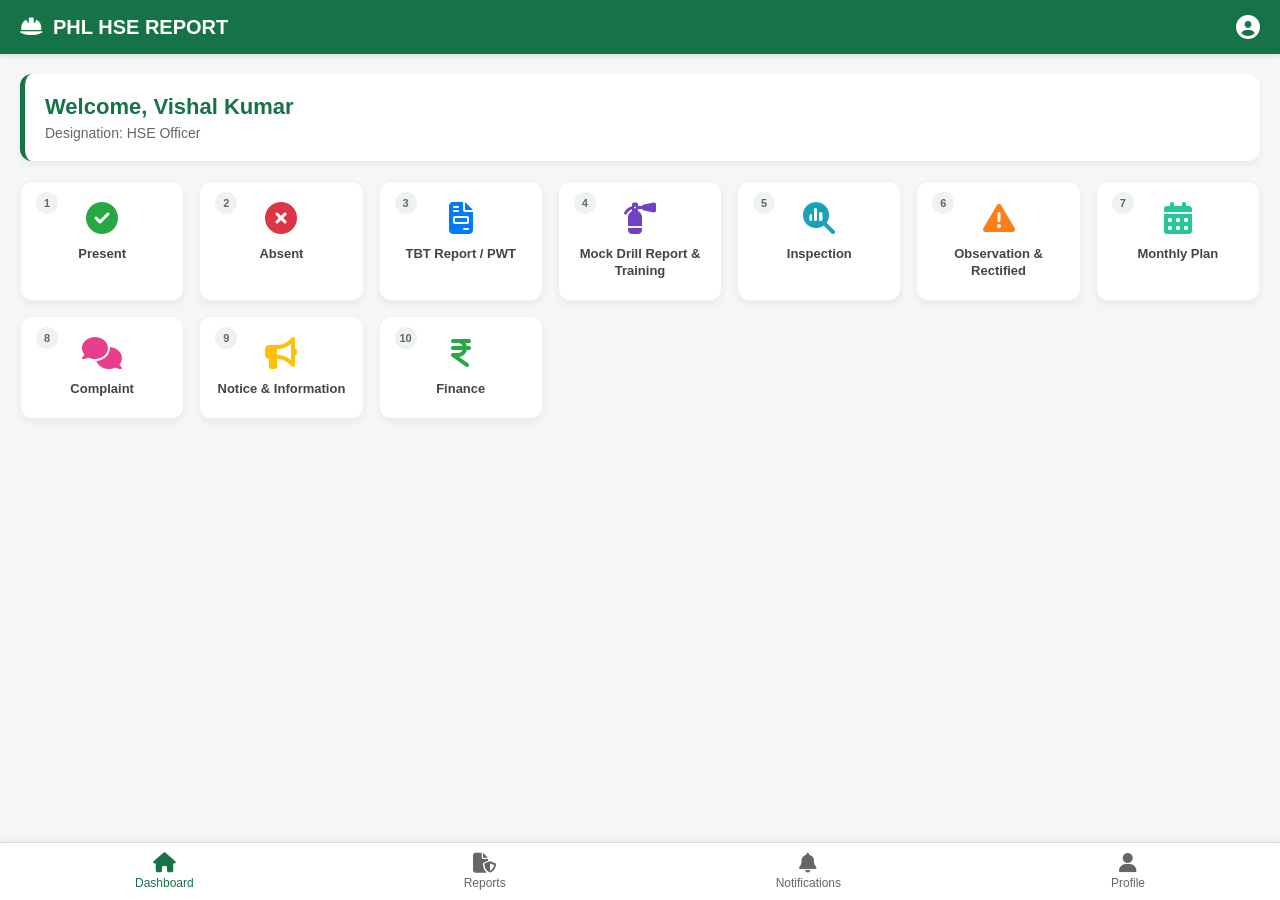
==== Dashboard.html @ f63d369e "Create Dashboard.html" ====
<!DOCTYPE html>
<html lang="en">
<head>
    <meta charset="UTF-8">
    <meta name="viewport" content="width=device-width, initial-scale=1.0">
    <title>PHL - User Dashboard</title>
    <link rel="stylesheet" href="https://cdnjs.cloudflare.com/ajax/libs/font-awesome/6.4.0/css/all.min.css">
    <style>
        * { margin: 0; padding: 0; box-sizing: border-box; font-family: 'Segoe UI', Tahoma, Geneva, Verdana, sans-serif; }
        body { background-color: #f4f7f6; color: #333; }
        
        /* Header */
        .header { background-color: #157347; color: white; padding: 15px 20px; display: flex; justify-content: space-between; align-items: center; box-shadow: 0 2px 5px rgba(0,0,0,0.1); }
        .header h1 { font-size: 20px; display: flex; align-items: center; gap: 10px; }
        .user-profile { display: flex; align-items: center; gap: 10px; }
        .user-profile i { font-size: 24px; }

        /* Welcome Section */
        .welcome-card { background: white; margin: 20px; padding: 20px; border-radius: 12px; box-shadow: 0 4px 6px rgba(0,0,0,0.05); border-left: 5px solid #157347; }
        .welcome-card h2 { color: #157347; font-size: 22px; margin-bottom: 5px; }
        .welcome-card p { color: #666; font-size: 14px; }

        /* Grid System for 10 Modules */
        .modules-grid { display: grid; grid-template-columns: repeat(auto-fit, minmax(160px, 1fr)); gap: 15px; padding: 0 20px 20px 20px; }
        
        .module-card { background: white; padding: 20px 15px; border-radius: 12px; text-align: center; box-shadow: 0 4px 6px rgba(0,0,0,0.05); cursor: pointer; transition: transform 0.2s, box-shadow 0.2s; border: 1px solid #eef2f1; position: relative; }
        .module-card:hover { transform: translateY(-3px); box-shadow: 0 6px 12px rgba(0,0,0,0.1); }
        
        .module-card .badge { position: absolute; top: 10px; left: 15px; background: #eef2f1; color: #666; font-size: 11px; font-weight: bold; width: 22px; height: 22px; border-radius: 50%; display: flex; align-items: center; justify-content: center; }
        .module-card i { font-size: 32px; margin-bottom: 12px; display: block; }
        .module-card span { font-size: 13px; font-weight: 600; color: #444; display: block; line-height: 1.3; }

        /* Icons Colors matching your UI */
        .icon-present { color: #28a745; }
        .icon-absent { color: #dc3545; }
        .icon-tbt { color: #007bff; }
        .icon-mock { color: #6f42c1; }
        .icon-inspect { color: #17a2b8; }
        .icon-obs { color: #fd7e14; }
        .icon-plan { color: #20c997; }
        .icon-complaint { color: #e83e8c; }
        .icon-notice { color: #ffc107; }
        .icon-finance { color: #28a745; }

        /* Bottom Nav Bar */
        .bottom-nav { position: fixed; bottom: 0; left: 0; width: 100%; background: white; display: flex; justify-content: space-around; padding: 10px 0; border-top: 1px solid #ddd; box-shadow: 0 -2px 10px rgba(0,0,0,0.05); }
        .nav-item { text-align: center; color: #666; cursor: pointer; font-size: 12px; text-decoration: none; }
        .nav-item i { font-size: 20px; display: block; margin-bottom: 3px; }
        .nav-item.active { color: #157347; }
        
        body { padding-bottom: 70px; } /* Space for bottom nav */
    </style>
</head>
<body>

    <!-- Top Header -->
    <div class="header">
        <h1><i class="fa-solid fa-helmet-safety"></i> PHL HSE REPORT</h1>
        <div class="user-profile">
            <i class="fa-solid fa-circle-user"></i>
        </div>
    </div>

    <!-- Welcome Profile Banner -->
    <div class="welcome-card">
        <h2>Welcome, Vishal Kumar</h2>
        <p>Designation: HSE Officer</p>
    </div>

    <!-- 10 Modules Grid -->
    <div class="modules-grid">
        
        <div class="module-card" onclick="alert('Attendance Marked: Present')">
            <div class="badge">1</div>
            <i class="fa-solid fa-circle-check icon-present"></i>
            <span>Present</span>
        </div>

        <div class="module-card" onclick="alert('Attendance Marked: Absent')">
            <div class="badge">2</div>
            <i class="fa-solid fa-circle-xmark icon-absent"></i>
            <span>Absent</span>
        </div>

        <div class="module-card" onclick="alert('Opening TBT Report Form...')">
            <div class="badge">3</div>
            <i class="fa-solid fa-file-invoice icon-tbt"></i>
            <span>TBT Report / PWT</span>
        </div>

        <div class="module-card" onclick="alert('Opening Mock Drill Report...')">
            <div class="badge">4</div>
            <i class="fa-solid fa-fire-extinguisher icon-mock"></i>
            <span>Mock Drill Report & Training</span>
        </div>

        <div class="module-card" onclick="alert('Opening Inspection Form...')">
            <div class="badge">5</div>
            <i class="fa-solid fa-magnifying-glass-chart icon-inspect"></i>
            <span>Inspection</span>
        </div>

        <div class="module-card" onclick="alert('Opening Observation Form...')">
            <div class="badge">6</div>
            <i class="fa-solid fa-triangle-exclamation icon-obs"></i>
            <span>Observation & Rectified</span>
        </div>

        <div class="module-card" onclick="alert('Opening Monthly Plan...')">
            <div class="badge">7</div>
            <i class="fa-solid fa-calendar-days icon-plan"></i>
            <span>Monthly Plan</span>
        </div>

        <div class="module-card" onclick="alert('Opening Complaint Register...')">
            <div class="badge">8</div>
            <i class="fa-solid fa-comments icon-complaint"></i>
            <span>Complaint</span>
        </div>

        <div class="module-card" onclick="alert('Opening Notice Board...')">
            <div class="badge">9</div>
            <i class="fa-solid fa-bullhorn icon-notice"></i>
            <span>Notice & Information</span>
        </div>

        <div class="module-card" onclick="alert('Opening Finance Module...')">
            <div class="badge">10</div>
            <i class="fa-solid fa-indian-rupee-sign icon-finance"></i>
            <span>Finance</span>
        </div>

    </div>

    <!-- Bottom Navigation Bar -->
    <div class="bottom-nav">
        <div class="nav-item active"><i class="fa-solid fa-house"></i>Dashboard</div>
        <div class="nav-item"><i class="fa-solid fa-file-shield"></i>Reports</div>
        <div class="nav-item"><i class="fa-solid fa-bell"></i>Notifications</div>
        <div class="nav-item"><i class="fa-solid fa-user"></i>Profile</div>
    </div>

</body>
</html>
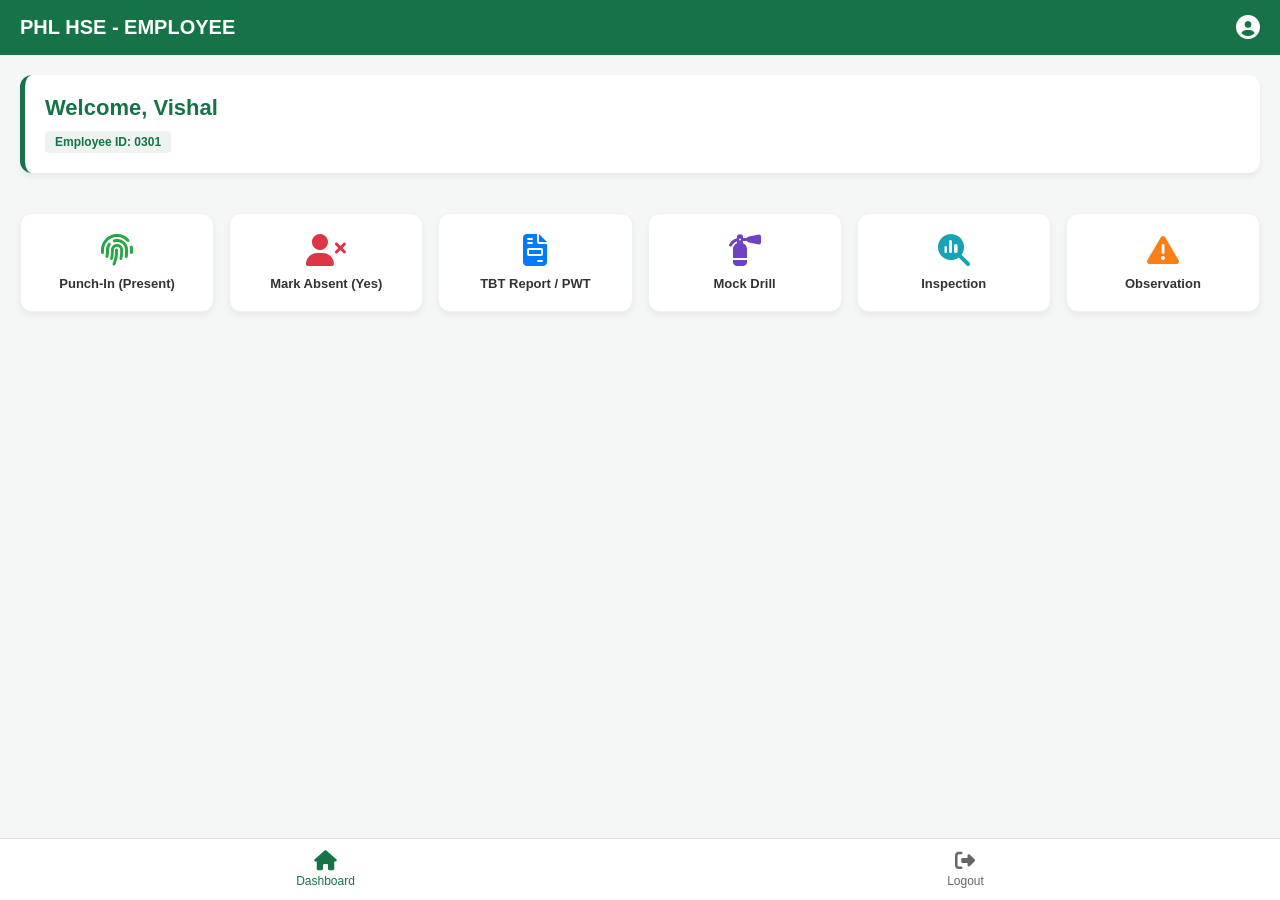
==== commit a71adb18: "Update Dashboard.html" ====
--- a/Dashboard.html
+++ b/Dashboard.html
@@ -3,142 +3,195 @@
 <head>
     <meta charset="UTF-8">
     <meta name="viewport" content="width=device-width, initial-scale=1.0">
-    <title>PHL - User Dashboard</title>
+    <title>PHL - HSE Dashboard</title>
     <link rel="stylesheet" href="https://cdnjs.cloudflare.com/ajax/libs/font-awesome/6.4.0/css/all.min.css">
     <style>
-        * { margin: 0; padding: 0; box-sizing: border-box; font-family: 'Segoe UI', Tahoma, Geneva, Verdana, sans-serif; }
-        body { background-color: #f4f7f6; color: #333; }
+        * { margin: 0; padding: 0; box-sizing: border-box; font-family: sans-serif; }
+        body { background-color: #f4f7f6; padding-bottom: 80px; }
+        .header { background-color: #157347; color: white; padding: 15px 20px; display: flex; justify-content: space-between; align-items: center; }
+        .header h1 { font-size: 20px; }
         
-        /* Header */
-        .header { background-color: #157347; color: white; padding: 15px 20px; display: flex; justify-content: space-between; align-items: center; box-shadow: 0 2px 5px rgba(0,0,0,0.1); }
-        .header h1 { font-size: 20px; display: flex; align-items: center; gap: 10px; }
-        .user-profile { display: flex; align-items: center; gap: 10px; }
-        .user-profile i { font-size: 24px; }
+        .welcome-card { background: white; margin: 20px; padding: 20px; border-radius: 12px; border-left: 5px solid #157347; box-shadow: 0 4px 6px rgba(0,0,0,0.05); }
+        .welcome-card h2 { color: #157347; font-size: 22px; margin-bottom: 5px; }
+        .role-badge { padding: 4px 10px; border-radius: 4px; font-size: 12px; font-weight: bold; display: inline-block; margin-top: 5px; }
+        .badge-user { background: #eef2f1; color: #157347; }
+        .badge-admin { background: #fd7e14; color: white; }
+        .badge-super { background: #dc3545; color: white; }
+        
+        /* Admin View Section */
+        .admin-section { background: white; margin: 20px; padding: 20px; border-radius: 12px; box-shadow: 0 4px 6px rgba(0,0,0,0.05); display: none; }
+        .admin-section h3 { color: #333; margin-bottom: 15px; font-size: 16px; border-bottom: 2px solid #eef2f1; padding-bottom: 5px; }
+        .user-selector { width: 100%; padding: 10px; margin-bottom: 15px; border-radius: 6px; border: 1px solid #ccc; font-size: 14px; }
+        .status-table { width: 100%; border-collapse: collapse; margin-top: 10px; font-size: 14px; }
+        .status-table th, .status-table td { border: 1px solid #ddd; padding: 10px; text-align: left; }
+        .status-table th { background-color: #f8f9fa; }
 
-        /* Welcome Section */
-        .welcome-card { background: white; margin: 20px; padding: 20px; border-radius: 12px; box-shadow: 0 4px 6px rgba(0,0,0,0.05); border-left: 5px solid #157347; }
-        .welcome-card h2 { color: #157347; font-size: 22px; margin-bottom: 5px; }
-        .welcome-card p { color: #666; font-size: 14px; }
-
-        /* Grid System for 10 Modules */
-        .modules-grid { display: grid; grid-template-columns: repeat(auto-fit, minmax(160px, 1fr)); gap: 15px; padding: 0 20px 20px 20px; }
+        /* Grid for Modules */
+        .modules-grid { display: grid; grid-template-columns: repeat(auto-fit, minmax(140px, 1fr)); gap: 15px; padding: 20px; }
+        .module-card { background: white; padding: 20px 10px; border-radius: 12px; text-align: center; box-shadow: 0 4px 6px rgba(0,0,0,0.05); cursor: pointer; border: 1px solid #eef2f1; transition: transform 0.2s; }
+        .module-card:hover { transform: translateY(-3px); }
+        .module-card i { font-size: 32px; margin-bottom: 10px; display: block; }
+        .module-card span { font-size: 13px; font-weight: 600; color: #333; display: block; }
         
-        .module-card { background: white; padding: 20px 15px; border-radius: 12px; text-align: center; box-shadow: 0 4px 6px rgba(0,0,0,0.05); cursor: pointer; transition: transform 0.2s, box-shadow 0.2s; border: 1px solid #eef2f1; position: relative; }
-        .module-card:hover { transform: translateY(-3px); box-shadow: 0 6px 12px rgba(0,0,0,0.1); }
-        
-        .module-card .badge { position: absolute; top: 10px; left: 15px; background: #eef2f1; color: #666; font-size: 11px; font-weight: bold; width: 22px; height: 22px; border-radius: 50%; display: flex; align-items: center; justify-content: center; }
-        .module-card i { font-size: 32px; margin-bottom: 12px; display: block; }
-        .module-card span { font-size: 13px; font-weight: 600; color: #444; display: block; line-height: 1.3; }
-
-        /* Icons Colors matching your UI */
         .icon-present { color: #28a745; }
         .icon-absent { color: #dc3545; }
         .icon-tbt { color: #007bff; }
         .icon-mock { color: #6f42c1; }
         .icon-inspect { color: #17a2b8; }
         .icon-obs { color: #fd7e14; }
-        .icon-plan { color: #20c997; }
-        .icon-complaint { color: #e83e8c; }
-        .icon-notice { color: #ffc107; }
-        .icon-finance { color: #28a745; }
 
-        /* Bottom Nav Bar */
-        .bottom-nav { position: fixed; bottom: 0; left: 0; width: 100%; background: white; display: flex; justify-content: space-around; padding: 10px 0; border-top: 1px solid #ddd; box-shadow: 0 -2px 10px rgba(0,0,0,0.05); }
-        .nav-item { text-align: center; color: #666; cursor: pointer; font-size: 12px; text-decoration: none; }
+        .bottom-nav { position: fixed; bottom: 0; left: 0; width: 100%; background: white; display: flex; justify-content: space-around; padding: 12px 0; border-top: 1px solid #ddd; }
+        .nav-item { text-align: center; color: #666; font-size: 12px; text-decoration: none; }
         .nav-item i { font-size: 20px; display: block; margin-bottom: 3px; }
         .nav-item.active { color: #157347; }
-        
-        body { padding-bottom: 70px; } /* Space for bottom nav */
     </style>
 </head>
 <body>
 
-    <!-- Top Header -->
     <div class="header">
-        <h1><i class="fa-solid fa-helmet-safety"></i> PHL HSE REPORT</h1>
-        <div class="user-profile">
-            <i class="fa-solid fa-circle-user"></i>
+        <h1 id="navTitle">PHL HSE SYSTEM</h1>
+        <div><i class="fa-solid fa-circle-user" style="font-size: 24px;"></i></div>
+    </div>
+
+    <div class="welcome-card">
+        <h2 id="welcomeName">Loading Profile...</h2>
+        <div id="roleTag"></div>
+    </div>
+
+    <div id="adminPanel" class="admin-section">
+        <h3><i class="fa-solid fa-sliders"></i> Admin Control Panel</h3>
+        <label for="employeeSelect"><b>View Employee Dashboard:</b></label>
+        <select id="employeeSelect" class="user-selector" onchange="switchEmployeeView()">
+            <option value="">-- Select Employee ID --</option>
+            <option value="0301">0301 (Vishal)</option>
+        </select>
+
+        <h4>Live Attendance Status (All Users):</h4>
+        <table class="status-table">
+            <thead>
+                <tr>
+                    <th>Employee ID</th>
+                    <th>Name</th>
+                    <th>Status</th>
+                    <th>Time</th>
+                </tr>
+            </thead>
+            <tbody id="attendanceRecords">
+                </tbody>
+        </table>
+    </div>
+
+    <div class="modules-grid">
+        <div class="module-card" onclick="triggerPunchIn()">
+            <i class="fa-solid fa-fingerprint icon-present"></i><span>Punch-In (Present)</span>
+        </div>
+        <div class="module-card" onclick="triggerAbsent()">
+            <i class="fa-solid fa-user-xmark icon-absent"></i><span>Mark Absent (Yes)</span>
+        </div>
+        <div class="module-card" onclick="openForm('TBT Report')">
+            <i class="fa-solid fa-file-invoice icon-tbt"></i><span>TBT Report / PWT</span>
+        </div>
+        <div class="module-card" onclick="openForm('Mock Drill')">
+            <i class="fa-solid fa-fire-extinguisher icon-mock"></i><span>Mock Drill</span>
+        </div>
+        <div class="module-card" onclick="openForm('Inspection')">
+            <i class="fa-solid fa-magnifying-glass-chart icon-inspect"></i><span>Inspection</span>
+        </div>
+        <div class="module-card" onclick="openForm('Observation')">
+            <i class="fa-solid fa-triangle-exclamation icon-obs"></i><span>Observation</span>
         </div>
     </div>
 
-    <!-- Welcome Profile Banner -->
-    <div class="welcome-card">
-        <h2>Welcome, Vishal Kumar</h2>
-        <p>Designation: HSE Officer</p>
+    <div class="bottom-nav">
+        <div class="nav-item active"><i class="fa-solid fa-house"></i>Dashboard</div>
+        <div class="nav-item" onclick="location.href='index.html'"><i class="fa-solid fa-right-from-bracket"></i>Logout</div>
     </div>
 
-    <!-- 10 Modules Grid -->
-    <div class="modules-grid">
-        
-        <div class="module-card" onclick="alert('Attendance Marked: Present')">
-            <div class="badge">1</div>
-            <i class="fa-solid fa-circle-check icon-present"></i>
-            <span>Present</span>
-        </div>
+    <script>
+        const urlParams = new URLSearchParams(window.location.search);
+        let role = urlParams.get('role');
+        let empId = urlParams.get('id') || "0301"; // डिफ़ॉल्ट विशाल
 
-        <div class="module-card" onclick="alert('Attendance Marked: Absent')">
-            <div class="badge">2</div>
-            <i class="fa-solid fa-circle-xmark icon-absent"></i>
-            <span>Absent</span>
-        </div>
+        const welcomeName = document.getElementById('welcomeName');
+        const roleTag = document.getElementById('roleTag');
+        const navTitle = document.getElementById('navTitle');
+        const adminPanel = document.getElementById('adminPanel');
 
-        <div class="module-card" onclick="alert('Opening TBT Report Form...')">
-            <div class="badge">3</div>
-            <i class="fa-solid fa-file-invoice icon-tbt"></i>
-            <span>TBT Report / PWT</span>
-        </div>
+        // यूज़र डेटा रेंडरिंग लॉजिक
+        if (role === 'superadmin') {
+            navTitle.innerText = "PHL HSE - SUPER ADMIN";
+            welcomeName.innerText = "Welcome, Rajesh";
+            roleTag.innerHTML = "<span class='role-badge badge-super'>SUPER ADMIN (ALL ACCESS)</span>";
+            adminPanel.style.display = "block";
+            loadAttendanceLogs();
+        } 
+        else if (role === 'admin') {
+            navTitle.innerText = "PHL HSE - ADMIN";
+            welcomeName.innerText = "Welcome, Murti";
+            roleTag.innerHTML = "<span class='role-badge badge-admin'>ADMIN CONTROL</span>";
+            adminPanel.style.display = "block";
+            loadAttendanceLogs();
+        } 
+        else {
+            navTitle.innerText = "PHL HSE - EMPLOYEE";
+            welcomeName.innerText = "Welcome, Vishal";
+            roleTag.innerHTML = "<span class='role-badge badge-user'>Employee ID: " + empId + "</span>";
+        }
 
-        <div class="module-card" onclick="alert('Opening Mock Drill Report...')">
-            <div class="badge">4</div>
-            <i class="fa-solid fa-fire-extinguisher icon-mock"></i>
-            <span>Mock Drill Report & Training</span>
-        </div>
+        // Punch In Logic
+        function triggerPunchIn() {
+            if (role === 'admin' || role === 'superadmin') {
+                alert("Admins cannot punch in attendance for themselves.");
+                return;
+            }
+            const timeNow = new Date().toLocaleTimeString();
+            localStorage.setItem("attendance_" + empId, JSON.stringify({ status: "🔴 PRESENT (PUNCHED IN)", time: timeNow }));
+            alert("Punch-In successful at " + timeNow);
+        }
 
-        <div class="module-card" onclick="alert('Opening Inspection Form...')">
-            <div class="badge">5</div>
-            <i class="fa-solid fa-magnifying-glass-chart icon-inspect"></i>
-            <span>Inspection</span>
-        </div>
+        // Absent Logic
+        function triggerAbsent() {
+            if (role === 'admin' || role === 'superadmin') {
+                alert("Admins cannot mark attendance logs here.");
+                return;
+            }
+            let confirmAbsent = confirm("Are you sure you want to mark ABSENT (Yes)?");
+            if (confirmAbsent) {
+                const timeNow = new Date().toLocaleTimeString();
+                localStorage.setItem("attendance_" + empId, JSON.stringify({ status: "❌ ABSENT", time: timeNow }));
+                alert("Marked Absent successfully.");
+            }
+        }
 
-        <div class="module-card" onclick="alert('Opening Observation Form...')">
-            <div class="badge">6</div>
-            <i class="fa-solid fa-triangle-exclamation icon-obs"></i>
-            <span>Observation & Rectified</span>
-        </div>
+        // Forms redirection placeholder
+        function openForm(formName) {
+            alert("Opening dynamic link file for: " + formName);
+        }
 
-        <div class="module-card" onclick="alert('Opening Monthly Plan...')">
-            <div class="badge">7</div>
-            <i class="fa-solid fa-calendar-days icon-plan"></i>
-            <span>Monthly Plan</span>
-        </div>
+        // Admin functionality: View other employee dashboards
+        function switchEmployeeView() {
+            const selectedUser = document.getElementById('employeeSelect').value;
+            if(selectedUser) {
+                alert("Opening Dashboard View for Employee: " + selectedUser);
+                window.location.href = "dashboard.html?role=user&id=" + selectedUser;
+            }
+        }
 
-        <div class="module-card" onclick="alert('Opening Complaint Register...')">
-            <div class="badge">8</div>
-            <i class="fa-solid fa-comments icon-complaint"></i>
-            <span>Complaint</span>
-        </div>
-
-        <div class="module-card" onclick="alert('Opening Notice Board...')">
-            <div class="badge">9</div>
-            <i class="fa-solid fa-bullhorn icon-notice"></i>
-            <span>Notice & Information</span>
-        </div>
-
-        <div class="module-card" onclick="alert('Opening Finance Module...')">
-            <div class="badge">10</div>
-            <i class="fa-solid fa-indian-rupee-sign icon-finance"></i>
-            <span>Finance</span>
-        </div>
-
-    </div>
-
-    <!-- Bottom Navigation Bar -->
-    <div class="bottom-nav">
-        <div class="nav-item active"><i class="fa-solid fa-house"></i>Dashboard</div>
-        <div class="nav-item"><i class="fa-solid fa-file-shield"></i>Reports</div>
-        <div class="nav-item"><i class="fa-solid fa-bell"></i>Notifications</div>
-        <div class="nav-item"><i class="fa-solid fa-user"></i>Profile</div>
-    </div>
-
+        // Admin functionality: Load live logs
+        function loadAttendanceLogs() {
+            const recordsBody = document.getElementById('attendanceRecords');
+            const logData = JSON.parse(localStorage.getItem("attendance_0301")) || { status: "No Data", time: "--:--" };
+            
+            recordsBody.innerHTML = `
+                <tr>
+                    <td>0301</td>
+                    <td>Vishal</td>
+                    <td style="font-weight:bold; color: ${logData.status.includes('PRESENT') ? 'green' : 'red'}">${logData.status}</td>
+                    <td>${logData.time}</td>
+                </tr>
+            `;
+        }
+    </script>
 </body>
 </html>
+
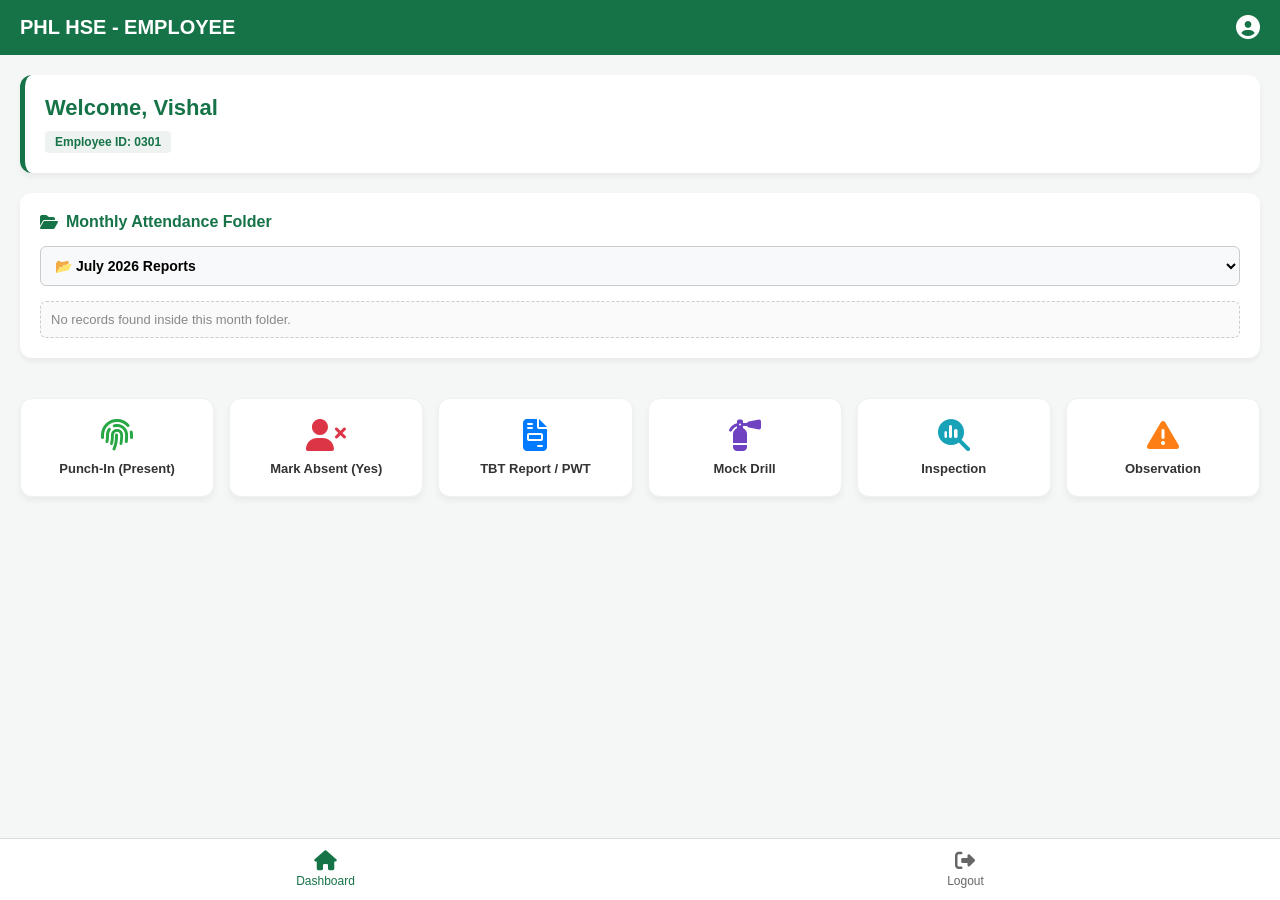
==== commit 1d652a2f: "Update Dashboard.html" ====
--- a/Dashboard.html
+++ b/Dashboard.html
@@ -18,6 +18,14 @@
         .badge-admin { background: #fd7e14; color: white; }
         .badge-super { background: #dc3545; color: white; }
         
+        /* Monthly Folders Section */
+        .folder-section { background: white; margin: 20px; padding: 20px; border-radius: 12px; box-shadow: 0 4px 6px rgba(0,0,0,0.05); }
+        .folder-section h3 { color: #157347; margin-bottom: 15px; font-size: 16px; display: flex; align-items: center; gap: 8px; }
+        .month-select { width: 100%; padding: 10px; border-radius: 6px; border: 1px solid #ccc; font-size: 14px; margin-bottom: 15px; background: #f8f9fa; font-weight: bold; }
+        .log-container { background: #fafafa; border: 1px dashed #ccc; border-radius: 6px; padding: 10px; max-height: 200px; overflow-y: auto; font-size: 13px; }
+        .log-item { padding: 8px; border-bottom: 1px solid #eee; display: flex; justify-content: space-between; }
+        .log-item:last-child { border-bottom: none; }
+
         /* Admin View Section */
         .admin-section { background: white; margin: 20px; padding: 20px; border-radius: 12px; box-shadow: 0 4px 6px rgba(0,0,0,0.05); display: none; }
         .admin-section h3 { color: #333; margin-bottom: 15px; font-size: 16px; border-bottom: 2px solid #eef2f1; padding-bottom: 5px; }
@@ -41,7 +49,7 @@
         .icon-obs { color: #fd7e14; }
 
         .bottom-nav { position: fixed; bottom: 0; left: 0; width: 100%; background: white; display: flex; justify-content: space-around; padding: 12px 0; border-top: 1px solid #ddd; }
-        .nav-item { text-align: center; color: #666; font-size: 12px; text-decoration: none; }
+        .nav-item { text-align: center; color: #666; font-size: 12px; text-decoration: none; cursor: pointer; }
         .nav-item i { font-size: 20px; display: block; margin-bottom: 3px; }
         .nav-item.active { color: #157347; }
     </style>
@@ -56,6 +64,18 @@
     <div class="welcome-card">
         <h2 id="welcomeName">Loading Profile...</h2>
         <div id="roleTag"></div>
+    </div>
+
+    <div class="folder-section">
+        <h3><i class="fa-solid fa-folder-open"></i> Monthly Attendance Folder</h3>
+        <select id="monthFolderSelect" class="month-select" onchange="loadMonthlyRecords()">
+            <option value="2026-07">📂 July 2026 Reports</option>
+            <option value="2026-08">📂 August 2026 Reports</option>
+            <option value="2026-09">📂 September 2026 Reports</option>
+        </select>
+        <div id="monthlyLogs" class="log-container">
+            Select a month folder to view recorded logs with Date & Time.
+        </div>
     </div>
 
     <div id="adminPanel" class="admin-section">
@@ -73,7 +93,7 @@
                     <th>Employee ID</th>
                     <th>Name</th>
                     <th>Status</th>
-                    <th>Time</th>
+                    <th>Time & Date</th>
                 </tr>
             </thead>
             <tbody id="attendanceRecords">
@@ -110,14 +130,13 @@
     <script>
         const urlParams = new URLSearchParams(window.location.search);
         let role = urlParams.get('role');
-        let empId = urlParams.get('id') || "0301"; // डिफ़ॉल्ट विशाल
+        let empId = urlParams.get('id') || "0301";
 
         const welcomeName = document.getElementById('welcomeName');
         const roleTag = document.getElementById('roleTag');
         const navTitle = document.getElementById('navTitle');
         const adminPanel = document.getElementById('adminPanel');
 
-        // यूज़र डेटा रेंडरिंग लॉजिक
         if (role === 'superadmin') {
             navTitle.innerText = "PHL HSE - SUPER ADMIN";
             welcomeName.innerText = "Welcome, Rajesh";
@@ -138,60 +157,104 @@
             roleTag.innerHTML = "<span class='role-badge badge-user'>Employee ID: " + empId + "</span>";
         }
 
-        // Punch In Logic
+        // Initialize / Load Default Monthly Logs
+        loadMonthlyRecords();
+
         function triggerPunchIn() {
             if (role === 'admin' || role === 'superadmin') {
-                alert("Admins cannot punch in attendance for themselves.");
+                alert("Admins cannot punch in attendance.");
                 return;
             }
-            const timeNow = new Date().toLocaleTimeString();
-            localStorage.setItem("attendance_" + empId, JSON.stringify({ status: "🔴 PRESENT (PUNCHED IN)", time: timeNow }));
-            alert("Punch-In successful at " + timeNow);
-        }
-
-        // Absent Logic
+            const now = new Date();
+            const dateStr = now.toLocaleDateString();
+            const timeStr = now.toLocaleTimeString();
+            const currentMonthKey = now.getFullYear() + "-" + String(now.getMonth() + 1).padStart(2, '0');
+
+            // Save log to local storage array for folder view
+            let monthlyLogs = JSON.parse(localStorage.getItem("logs_" + currentMonthKey)) || [];
+            monthlyLogs.push({ type: "🟢 Present (Punch-In)", date: dateStr, time: timeStr });
+            localStorage.setItem("logs_" + currentMonthKey, JSON.stringify(monthlyLogs));
+
+            // Save current status for admin live view
+            localStorage.setItem("attendance_" + empId, JSON.stringify({ status: "🔴 PRESENT", datetime: dateStr + " " + timeStr }));
+            
+            alert("Punch-In successful at " + timeStr + " on " + dateStr);
+            loadMonthlyRecords();
+            loadAttendanceLogs();
+        }
+
         function triggerAbsent() {
             if (role === 'admin' || role === 'superadmin') {
-                alert("Admins cannot mark attendance logs here.");
+                alert("Admins cannot mark absent log.");
                 return;
             }
             let confirmAbsent = confirm("Are you sure you want to mark ABSENT (Yes)?");
             if (confirmAbsent) {
-                const timeNow = new Date().toLocaleTimeString();
-                localStorage.setItem("attendance_" + empId, JSON.stringify({ status: "❌ ABSENT", time: timeNow }));
+                const now = new Date();
+                const dateStr = now.toLocaleDateString();
+                const timeStr = now.toLocaleTimeString();
+                const currentMonthKey = now.getFullYear() + "-" + String(now.getMonth() + 1).padStart(2, '0');
+
+                let monthlyLogs = JSON.parse(localStorage.getItem("logs_" + currentMonthKey)) || [];
+                monthlyLogs.push({ type: "❌ Absent (Marked)", date: dateStr, time: timeStr });
+                localStorage.setItem("logs_" + currentMonthKey, JSON.stringify(monthlyLogs));
+
+                localStorage.setItem("attendance_" + empId, JSON.stringify({ status: "❌ ABSENT", datetime: dateStr + " " + timeStr }));
+                
                 alert("Marked Absent successfully.");
-            }
-        }
-
-        // Forms redirection placeholder
+                loadMonthlyRecords();
+                loadAttendanceLogs();
+            }
+        }
+
+        // Monthly Records Folder View Logic
+        function loadMonthlyRecords() {
+            const selectedMonth = document.getElementById('monthFolderSelect').value;
+            const logContainer = document.getElementById('monthlyLogs');
+            const logs = JSON.parse(localStorage.getItem("logs_" + selectedMonth)) || [];
+
+            if (logs.length === 0) {
+                logContainer.innerHTML = "<span style='color: #888;'>No records found inside this month folder.</span>";
+                return;
+            }
+
+            logContainer.innerHTML = logs.map(log => `
+                <div class="log-item">
+                    <strong>${log.type}</strong>
+                    <span style="color:#666;">${log.date} | ${log.time}</span>
+                </div>
+            `).join('');
+        }
+
         function openForm(formName) {
             alert("Opening dynamic link file for: " + formName);
         }
 
-        // Admin functionality: View other employee dashboards
         function switchEmployeeView() {
             const selectedUser = document.getElementById('employeeSelect').value;
             if(selectedUser) {
-                alert("Opening Dashboard View for Employee: " + selectedUser);
+                alert("Opening Admin Dashboard View for Employee ID: " + selectedUser);
                 window.location.href = "dashboard.html?role=user&id=" + selectedUser;
             }
         }
 
-        // Admin functionality: Load live logs
         function loadAttendanceLogs() {
-            const recordsBody = document.getElementById('attendanceRecords');
-            const logData = JSON.parse(localStorage.getItem("attendance_0301")) || { status: "No Data", time: "--:--" };
-            
-            recordsBody.innerHTML = `
-                <tr>
-                    <td>0301</td>
-                    <td>Vishal</td>
-                    <td style="font-weight:bold; color: ${logData.status.includes('PRESENT') ? 'green' : 'red'}">${logData.status}</td>
-                    <td>${logData.time}</td>
-                </tr>
-            `;
+            if (role === 'admin' || role === 'superadmin') {
+                const recordsBody = document.getElementById('attendanceRecords');
+                const logData = JSON.parse(localStorage.getItem("attendance_0301")) || { status: "No Data", datetime: "--/--/---- --:--" };
+                
+                recordsBody.innerHTML = `
+                    <tr>
+                        <td>0301</td>
+                        <td>Vishal</td>
+                        <td style="font-weight:bold; color: ${logData.status.includes('PRESENT') ? 'green' : 'red'}">${logData.status}</td>
+                        <td>${logData.datetime}</td>
+                    </tr>
+                `;
+            }
         }
     </script>
 </body>
 </html>
 
+
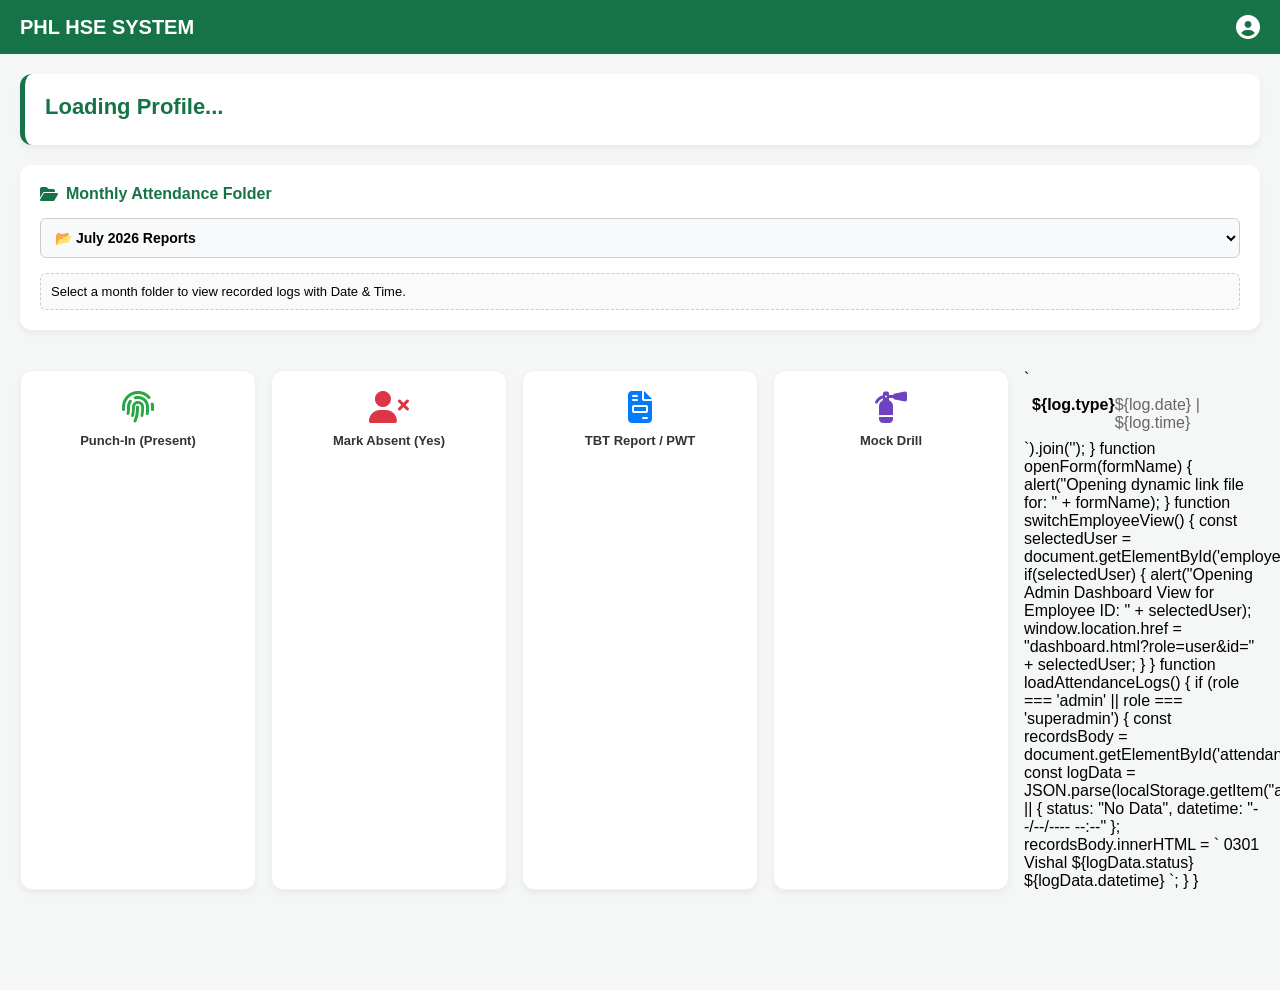
==== commit df76f142: "Update Dashboard.html" ====
--- a/Dashboard.html
+++ b/Dashboard.html
@@ -1,6 +1,5 @@
-<!DOCTYPE html>
-<html lang="en">
-<head>
+
+
     <meta charset="UTF-8">
     <meta name="viewport" content="width=device-width, initial-scale=1.0">
     <title>PHL - HSE Dashboard</title>
@@ -114,85 +113,7 @@
         <div class="module-card" onclick="openForm('Mock Drill')">
             <i class="fa-solid fa-fire-extinguisher icon-mock"></i><span>Mock Drill</span>
         </div>
-        <div class="module-card" onclick="openForm('Inspection')">
-            <i class="fa-solid fa-magnifying-glass-chart icon-inspect"></i><span>Inspection</span>
-        </div>
-        <div class="module-card" onclick="openForm('Observation')">
-            <i class="fa-solid fa-triangle-exclamation icon-obs"></i><span>Observation</span>
-        </div>
-    </div>
-
-    <div class="bottom-nav">
-        <div class="nav-item active"><i class="fa-solid fa-house"></i>Dashboard</div>
-        <div class="nav-item" onclick="location.href='index.html'"><i class="fa-solid fa-right-from-bracket"></i>Logout</div>
-    </div>
-
-    <script>
-        const urlParams = new URLSearchParams(window.location.search);
-        let role = urlParams.get('role');
-        let empId = urlParams.get('id') || "0301";
-
-        const welcomeName = document.getElementById('welcomeName');
-        const roleTag = document.getElementById('roleTag');
-        const navTitle = document.getElementById('navTitle');
-        const adminPanel = document.getElementById('adminPanel');
-
-        if (role === 'superadmin') {
-            navTitle.innerText = "PHL HSE - SUPER ADMIN";
-            welcomeName.innerText = "Welcome, Rajesh";
-            roleTag.innerHTML = "<span class='role-badge badge-super'>SUPER ADMIN (ALL ACCESS)</span>";
-            adminPanel.style.display = "block";
-            loadAttendanceLogs();
-        } 
-        else if (role === 'admin') {
-            navTitle.innerText = "PHL HSE - ADMIN";
-            welcomeName.innerText = "Welcome, Murti";
-            roleTag.innerHTML = "<span class='role-badge badge-admin'>ADMIN CONTROL</span>";
-            adminPanel.style.display = "block";
-            loadAttendanceLogs();
-        } 
-        else {
-            navTitle.innerText = "PHL HSE - EMPLOYEE";
-            welcomeName.innerText = "Welcome, Vishal";
-            roleTag.innerHTML = "<span class='role-badge badge-user'>Employee ID: " + empId + "</span>";
-        }
-
-        // Initialize / Load Default Monthly Logs
-        loadMonthlyRecords();
-
-        function triggerPunchIn() {
-            if (role === 'admin' || role === 'superadmin') {
-                alert("Admins cannot punch in attendance.");
-                return;
-            }
-            const now = new Date();
-            const dateStr = now.toLocaleDateString();
-            const timeStr = now.toLocaleTimeString();
-            const currentMonthKey = now.getFullYear() + "-" + String(now.getMonth() + 1).padStart(2, '0');
-
-            // Save log to local storage array for folder view
-            let monthlyLogs = JSON.parse(localStorage.getItem("logs_" + currentMonthKey)) || [];
-            monthlyLogs.push({ type: "🟢 Present (Punch-In)", date: dateStr, time: timeStr });
-            localStorage.setItem("logs_" + currentMonthKey, JSON.stringify(monthlyLogs));
-
-            // Save current status for admin live view
-            localStorage.setItem("attendance_" + empId, JSON.stringify({ status: "🔴 PRESENT", datetime: dateStr + " " + timeStr }));
-            
-            alert("Punch-In successful at " + timeStr + " on " + dateStr);
-            loadMonthlyRecords();
-            loadAttendanceLogs();
-        }
-
-        function triggerAbsent() {
-            if (role === 'admin' || role === 'superadmin') {
-                alert("Admins cannot mark absent log.");
-                return;
-            }
-            let confirmAbsent = confirm("Are you sure you want to mark ABSENT (Yes)?");
-            if (confirmAbsent) {
-                const now = new Date();
-                const dateStr = now.toLocaleDateString();
-                const timeStr = now.toLocaleTimeString();
+        <div                 const timeStr = now.toLocaleTimeString();
                 const currentMonthKey = now.getFullYear() + "-" + String(now.getMonth() + 1).padStart(2, '0');
 
                 let monthlyLogs = JSON.parse(localStorage.getItem("logs_" + currentMonthKey)) || [];
@@ -255,6 +176,5 @@
         }
     </script>
 </body>
-</html>
+</html
 
-
